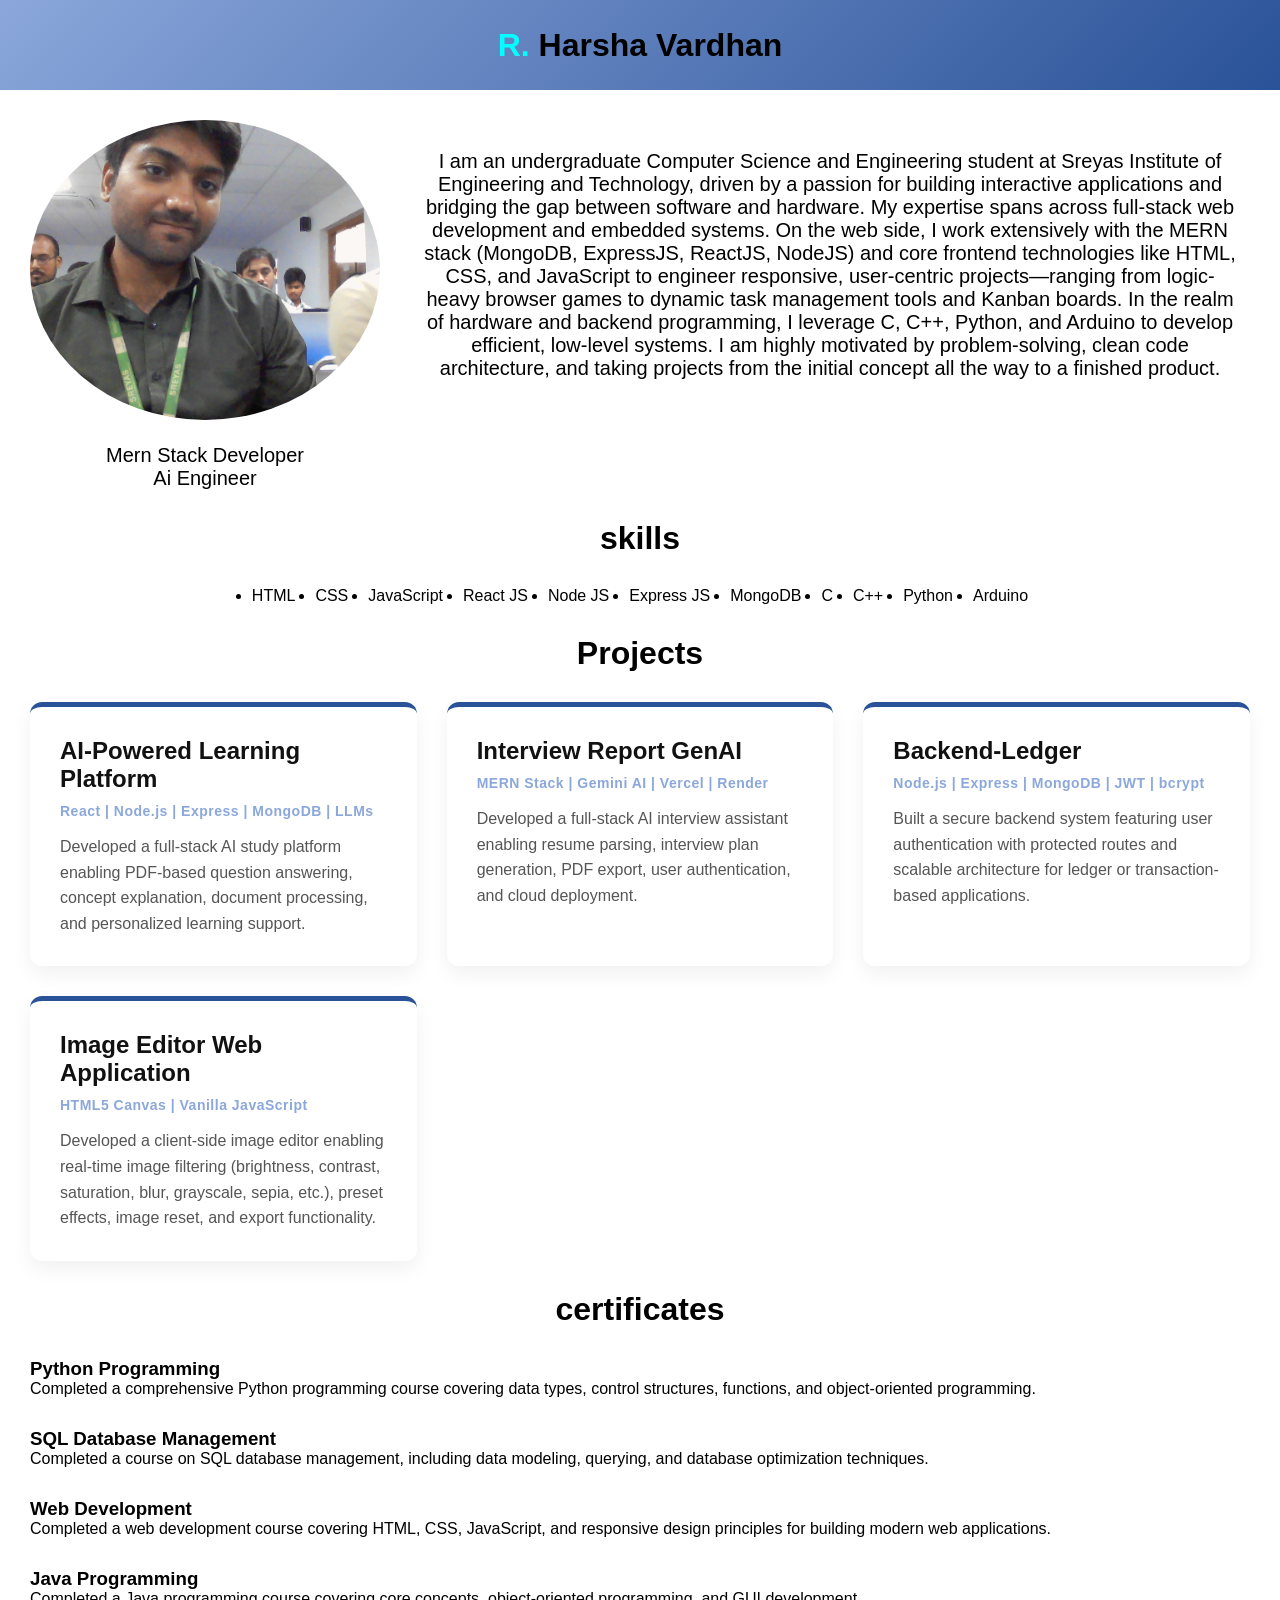
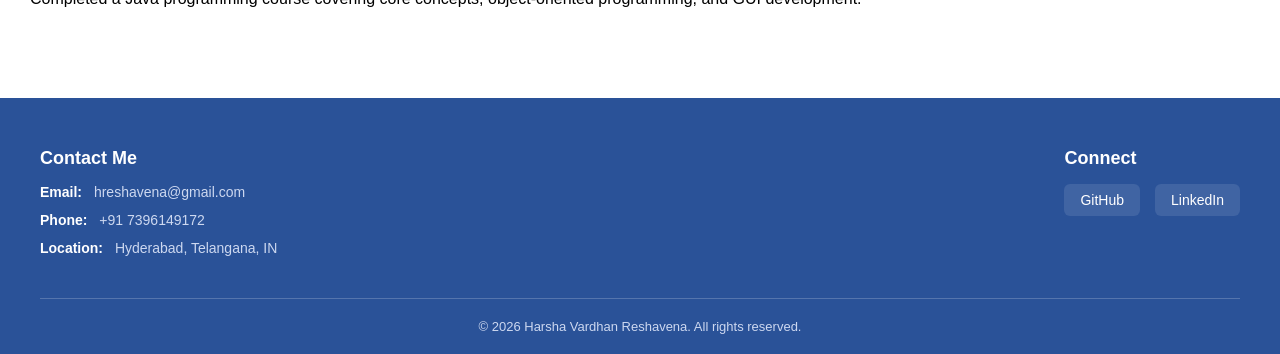
==== portfolio.html @ 5cb3d666 "profile updated" ====
<!DOCTYPE html>
<html lang="en">

<head>
    <meta charset="UTF-8">
    <meta name="viewport" content="width=device-width, initial-scale=1.0">
    <title>Document</title>
    <link rel="stylesheet" href="style.css" class="css">
</head>

<body>

    <header>
        <center>
            <h1 class="name"> <span style="color:aqua"> R. </span> Harsha Vardhan </h1>
        </center>
    </header>

    <section class="my-profile">

        <div class="left">
            <img src="./WIN_20260629_10_23_05_Pro.jpg" alt="Profile Picture" width="300px" height="300px">
            <ul class="list">
                <li>
                    <ul>
                        Mern Stack Developer
                    </ul>
                    <ul>
                        Ai Engineer
                    </ul>
                </li>
            </ul>

        </div>

        <div class="right">
            <p class="summary"> I am an undergraduate Computer Science and Engineering student at Sreyas Institute of
                Engineering and Technology, driven by a passion for building interactive applications and bridging the
                gap between software and hardware. My expertise spans across full-stack web development and embedded
                systems. On the web side, I work extensively with the MERN stack (MongoDB, ExpressJS, ReactJS, NodeJS)
                and core frontend technologies like HTML, CSS, and JavaScript to engineer responsive, user-centric
                projects—ranging from logic-heavy browser games to dynamic task management tools and Kanban boards. In
                the realm of hardware and backend programming, I leverage C, C++, Python, and Arduino to develop
                efficient, low-level systems. I am highly motivated by problem-solving, clean code architecture,
                and taking projects from the initial concept all the way to a finished product.
            </p>
        </div>

    </section>

    <center>
            <h1> skills </h1>
    </center>
    <section class="skills">
       <center>
        <ul class="skills-list">
            <li>HTML</li>
            <li>CSS</li>
            <li>JavaScript</li>
            <li>React JS</li>
            <li>Node JS</li>
            <li>Express JS</li>
            <li>MongoDB</li>
            <li>C</li>
            <li>C++</li>
            <li>Python</li>
            <li>Arduino</li>
        </ul>
        </center>
    </section>

    <center>
            <h1> Projects </h1>
    </center>

    <section class="projects-container">

        <div class="project-card">
            <h3 class="project-title">AI-Powered Learning Platform</h3>
            <div class="project-tech">React | Node.js | Express | MongoDB | LLMs</div>
            <p class="project-desc">Developed a full-stack AI study platform enabling PDF-based question answering,
                concept explanation, document processing, and personalized learning support.</p>
        </div>

        <div class="project-card">
            <h3 class="project-title">Interview Report GenAI</h3>
            <div class="project-tech">MERN Stack | Gemini AI | Vercel | Render</div>
            <p class="project-desc">Developed a full-stack AI interview assistant enabling resume parsing, interview
                plan generation, PDF export, user authentication, and cloud deployment.</p>
        </div>

        <div class="project-card">
            <h3 class="project-title">Backend-Ledger</h3>
            <div class="project-tech">Node.js | Express | MongoDB | JWT | bcrypt</div>
            <p class="project-desc">Built a secure backend system featuring user authentication with protected routes
                and scalable architecture for ledger or transaction-based applications.</p>
        </div>

        <div class="project-card">
            <h3 class="project-title">Image Editor Web Application</h3>
            <div class="project-tech">HTML5 Canvas | Vanilla JavaScript</div>
            <p class="project-desc">Developed a client-side image editor enabling real-time image filtering (brightness,
                contrast, saturation, blur, grayscale, sepia, etc.), preset effects, image reset, and export
                functionality.</p>
        </div>

    </section>

     <center>
            <h1> certificates </h1>
    </center>

    <section class="certificates">

        <div class="python">
            <h3>Python Programming</h3>
            <p>Completed a comprehensive Python programming course covering data types, control structures, functions,
                and object-oriented programming.</p>
        </div>

        <div class="sql">
            <h3>SQL Database Management</h3>
            <p>Completed a course on SQL database management, including data modeling, querying, and database
                optimization techniques.</p>
        </div>

        <div class="web-dev">
            <h3>Web Development</h3>
            <p>Completed a web development course covering HTML, CSS, JavaScript, and responsive design principles for
                building modern web applications.</p>
        </div>

        <div class="java">

            <h3>Java Programming</h3>
            <p>Completed a Java programming course covering core concepts, object-oriented programming, and GUI
                development.</p>
        </div>


    </section>
    <footer class="footer-container">
    <div class="footer-content">
       
        
        <div class="footer-contact">
            <h4>Contact Me</h4>
            <ul class="contact-list">
                <li><span>Email:</span> hreshavena@gmail.com</li>
                <li><span>Phone:</span> +91 7396149172</li>
                <li><span>Location:</span> Hyderabad, Telangana, IN</li>
            </ul>
        </div>

        <div class="footer-socials">
            <h4>Connect</h4>
            <div class="social-links">
                <a >GitHub</a>
                <a >LinkedIn</a>
            </div>
        </div>
    </div>
    
    <div class="footer-bottom">
        <p>&copy; 2026 Harsha Vardhan Reshavena. All rights reserved.</p>
    </div>
</footer>

</body>

</html>
---- style.css ----
*{
    margin: 0;
    padding: 0;
    
}

body{
    font-family: 'Poppins', sans-serif;
    height: 100vh;
}


header{
    background: linear-gradient(135deg, #8ba7db 0%, #2a5298 100%);
    height:10vh;
    display: flex;
    justify-content: center;
    align-items: center;
}

.my-profile{
    text-align: center;
    color: white;
    padding: 30px;
    display: flex;
    gap: 30px;
    flex-direction: row;
}

.my-profile img{
    width: 350px;
    height: 300px;
    border-radius: 50%;
    object-fit: cover;
}

.left .list{
    list-style:none;
    color: black;
    font-size: 20px;
    margin-top: 20px;
}

.right .summary{
    color: black;
    font-size: 20px;
    margin-top: 20px;
    padding: 10px;
}

.skills{
    display: flex;
    justify-content: center;
    align-items: center;
    padding: 30px;
}

.skills-list{
    display: flex;
    flex-wrap: wrap;
    flex-direction: row;
    justify-content: center;
    align-items: center;
    gap:20px;
}

.projects-container {
    display: grid;
    grid-template-columns: repeat(auto-fit, minmax(300px, 1fr));
    gap: 30px;
    padding: 30px;
    margin: 0 auto;
}

.project-card {
    background-color: #ffffff;
    border-radius: 12px;
    padding: 30px;
    box-shadow: 0 8px 20px rgba(0, 0, 0, 0.06);
    transition: transform 0.3s ease, box-shadow 0.3s ease;
    border-top: 5px solid #2a5298; 
}



.project-title {
    color: #111;
    font-size: 24px;
    font-weight: 600;
    margin-bottom: 10px;
}

.project-tech {
    color: #8ba7db; 
    font-size: 14px;
    font-weight: 600;
    margin-bottom: 15px;
    letter-spacing: 0.5px;
}

.project-desc {
    color: #555;
    font-size: 16px;
    line-height: 1.6;
}


.certificates{

    display: flex;
    flex-wrap: wrap;
    gap: 30px;
    padding: 30px;
}



.footer-container {
    background: #2a5298; /* Uses the deep blue from your header gradient */
    color: #ffffff;
    padding: 50px 20px 20px;
    font-family: 'Poppins', sans-serif;
    margin-top: 60px; /* Pushes the footer down from the content above */
}

.footer-content {
    max-width: 1200px;
    margin: 0 auto;
    display: flex;
    flex-wrap: wrap;
    justify-content: space-between;
    gap: 30px;
    border-bottom: 1px solid rgba(255, 255, 255, 0.2);
    padding-bottom: 30px;
}



.footer-contact h4,
.footer-socials h4 {
    font-size: 18px;
    margin-bottom: 15px;
    font-weight: 600;
    color: #ffffff;
}

.contact-list {
    list-style: none;
    padding: 0;
    margin: 0;
}

.contact-list li {
    margin-bottom: 12px;
    font-size: 14px;
    color: #cdd8f0;
}

.contact-list li span {
    font-weight: 600;
    color: #ffffff;
    margin-right: 8px;
}

.contact-list a {
    color: #cdd8f0;
    text-decoration: none;
    transition: color 0.3s ease;
}

.contact-list a:hover {
    color: #ffffff;
    text-decoration: underline;
}

.social-links {
    display: flex;
    gap: 15px;
}

.social-links a {
    color: #ffffff;
    background-color: rgba(255, 255, 255, 0.1);
    padding: 8px 16px;
    border-radius: 6px;
    text-decoration: none;
    font-size: 14px;
    transition: background-color 0.3s ease;
}

.social-links a:hover {
    background-color: rgba(255, 255, 255, 0.25);
}

.footer-bottom {
    text-align: center;
    padding-top: 20px;
    font-size: 13px;
    color: #cdd8f0;
}
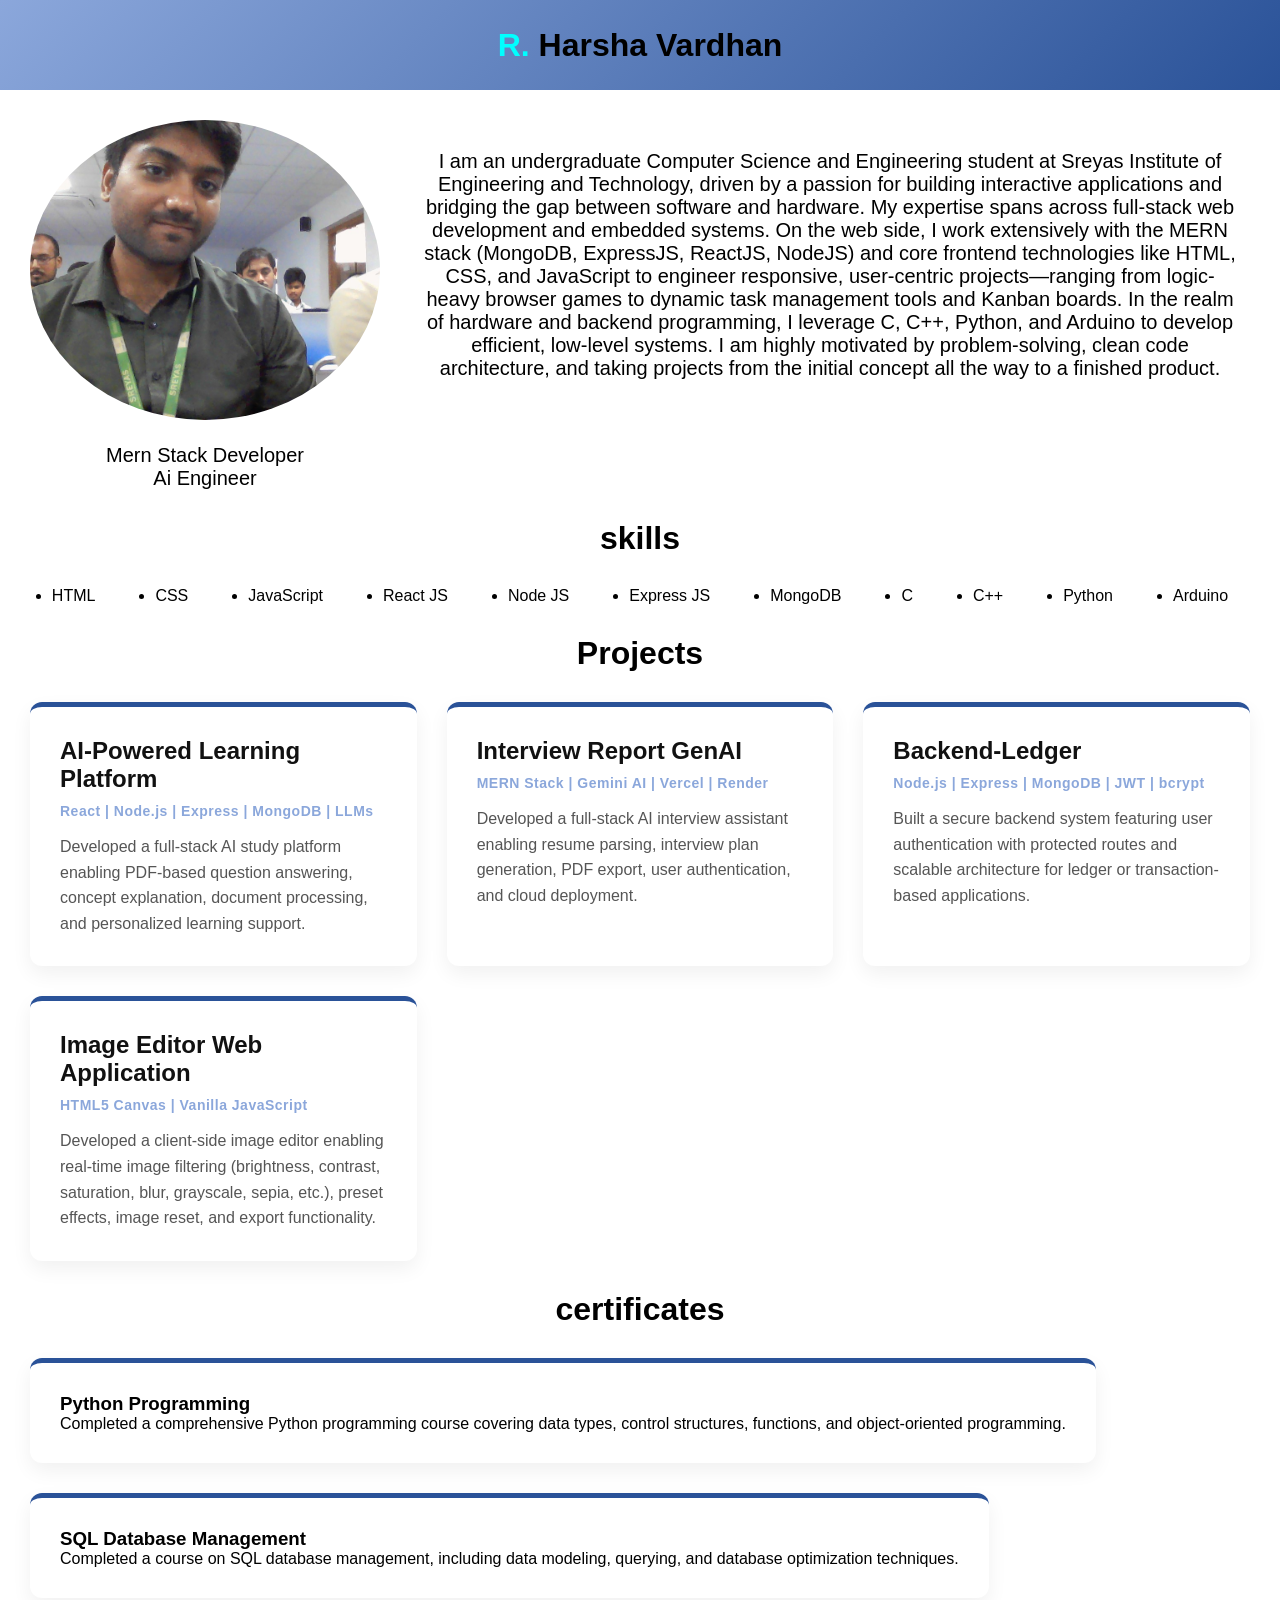
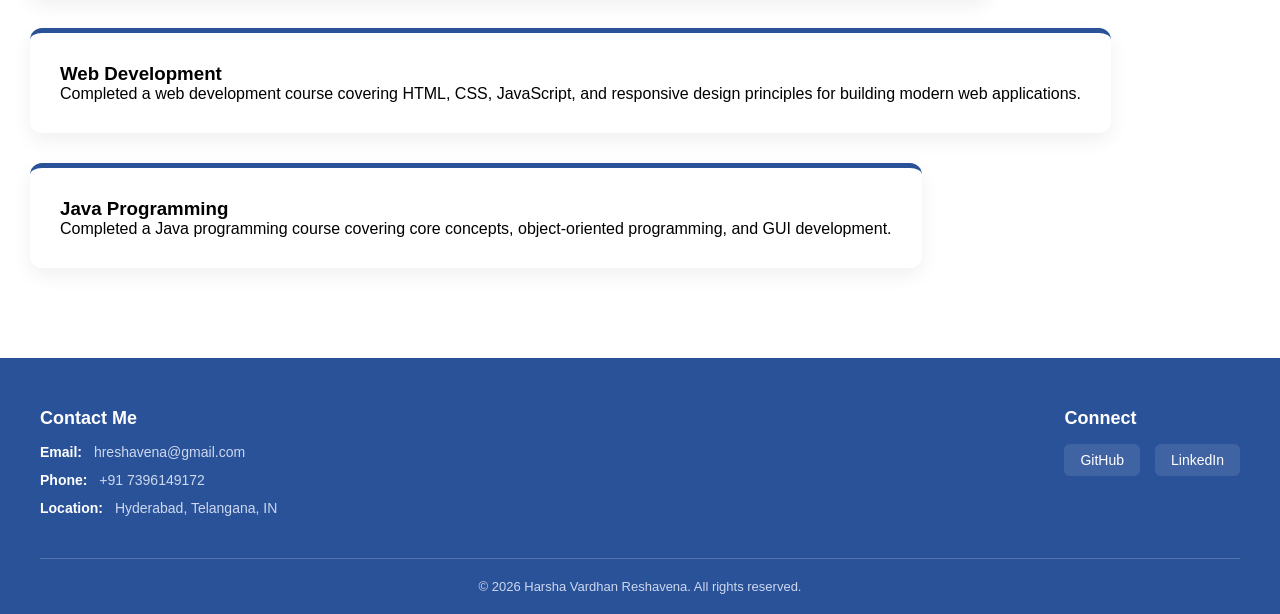
==== commit 4aa294d7: "profile updated" ====
--- a/portfolio.html
+++ b/portfolio.html
@@ -112,26 +112,25 @@
 
     <section class="certificates">
 
-        <div class="python">
+        <div class="certificate-card">
             <h3>Python Programming</h3>
             <p>Completed a comprehensive Python programming course covering data types, control structures, functions,
                 and object-oriented programming.</p>
         </div>
 
-        <div class="sql">
+        <div class="certificate-card">
             <h3>SQL Database Management</h3>
             <p>Completed a course on SQL database management, including data modeling, querying, and database
                 optimization techniques.</p>
         </div>
 
-        <div class="web-dev">
+        <div class="certificate-card">
             <h3>Web Development</h3>
             <p>Completed a web development course covering HTML, CSS, JavaScript, and responsive design principles for
                 building modern web applications.</p>
         </div>
 
-        <div class="java">
-
+        <div class="certificate-card">
             <h3>Java Programming</h3>
             <p>Completed a Java programming course covering core concepts, object-oriented programming, and GUI
                 development.</p>
--- a/style.css
+++ b/style.css
@@ -61,7 +61,7 @@
     flex-direction: row;
     justify-content: center;
     align-items: center;
-    gap:20px;
+    gap:60px;
 }
 
 .projects-container {
@@ -112,6 +112,16 @@
     gap: 30px;
     padding: 30px;
 }
+
+.certificate-card {
+    background-color: #ffffff;
+    border-radius: 12px;
+    padding: 30px;
+    box-shadow: 0 8px 20px rgba(0, 0, 0, 0.06);
+    transition: transform 0.3s ease, box-shadow 0.3s ease;
+    border-top: 5px solid #2a5298; 
+}
+
 
 
 
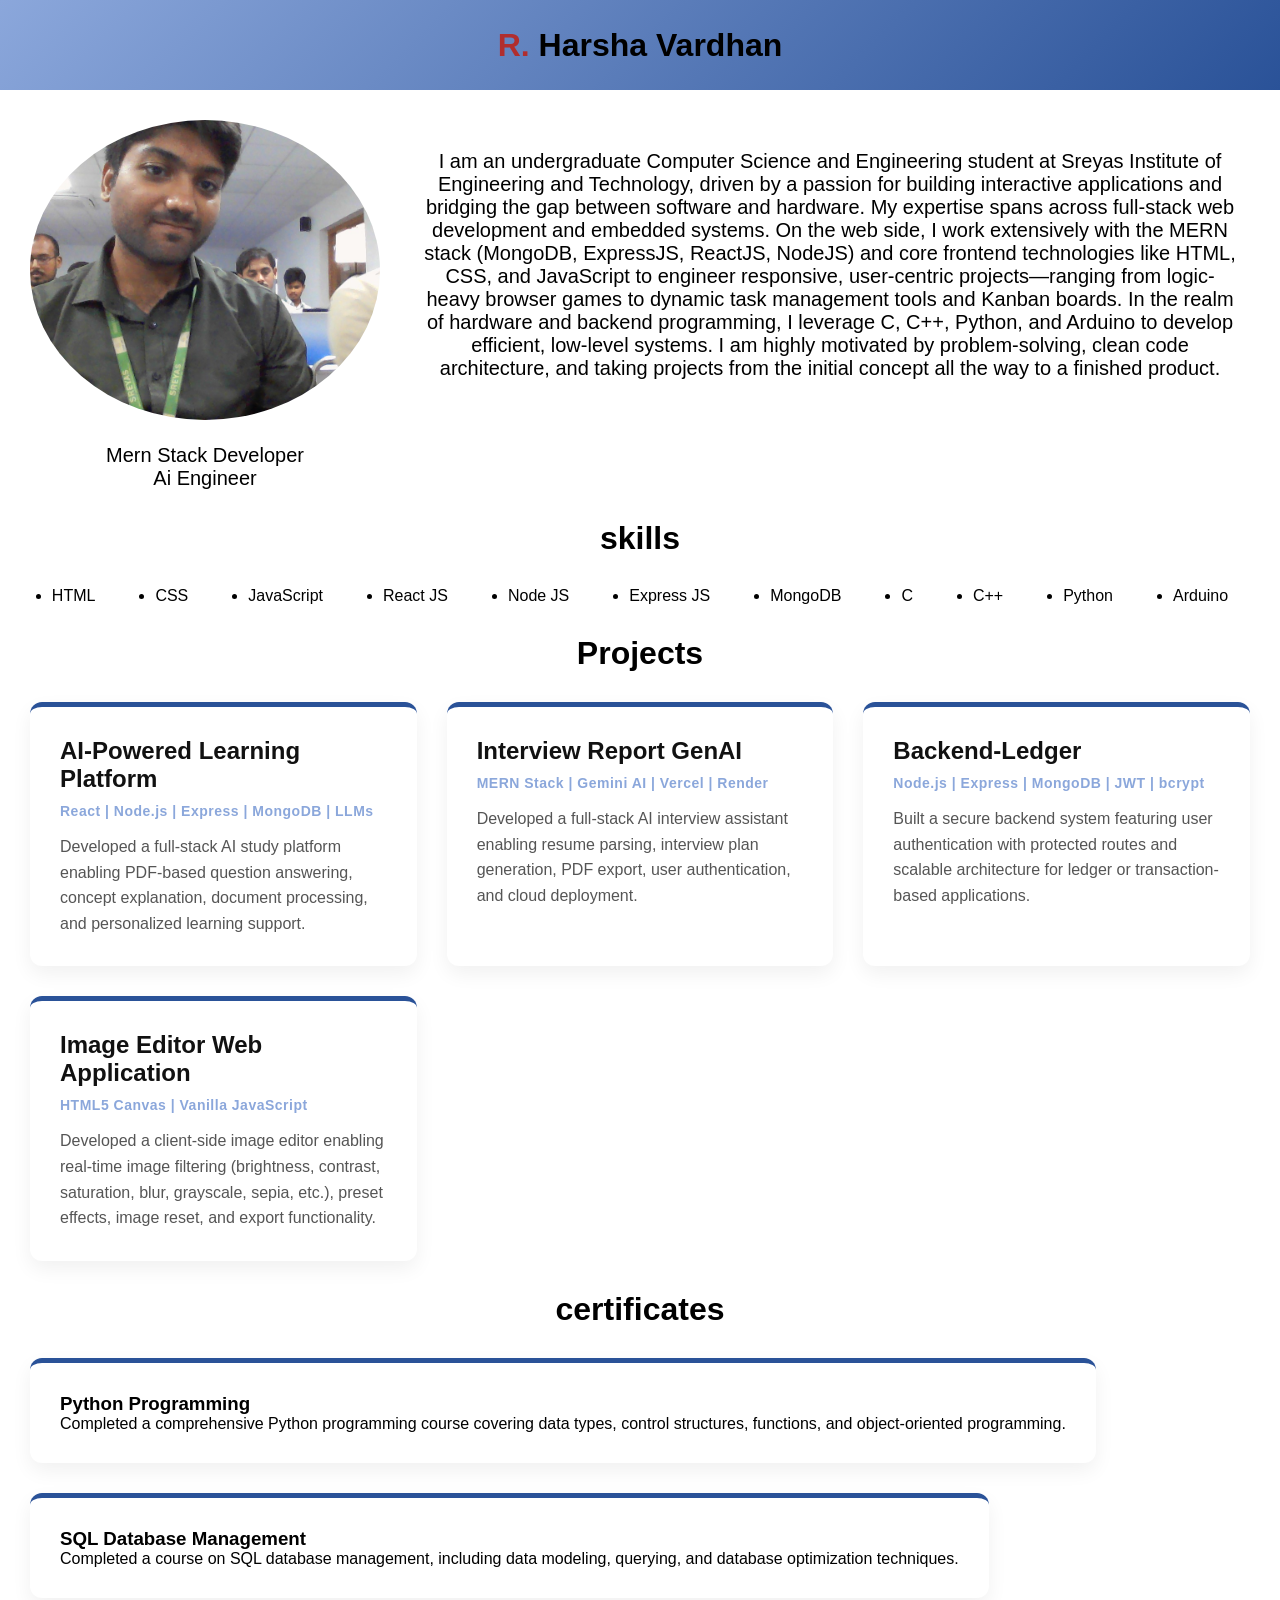
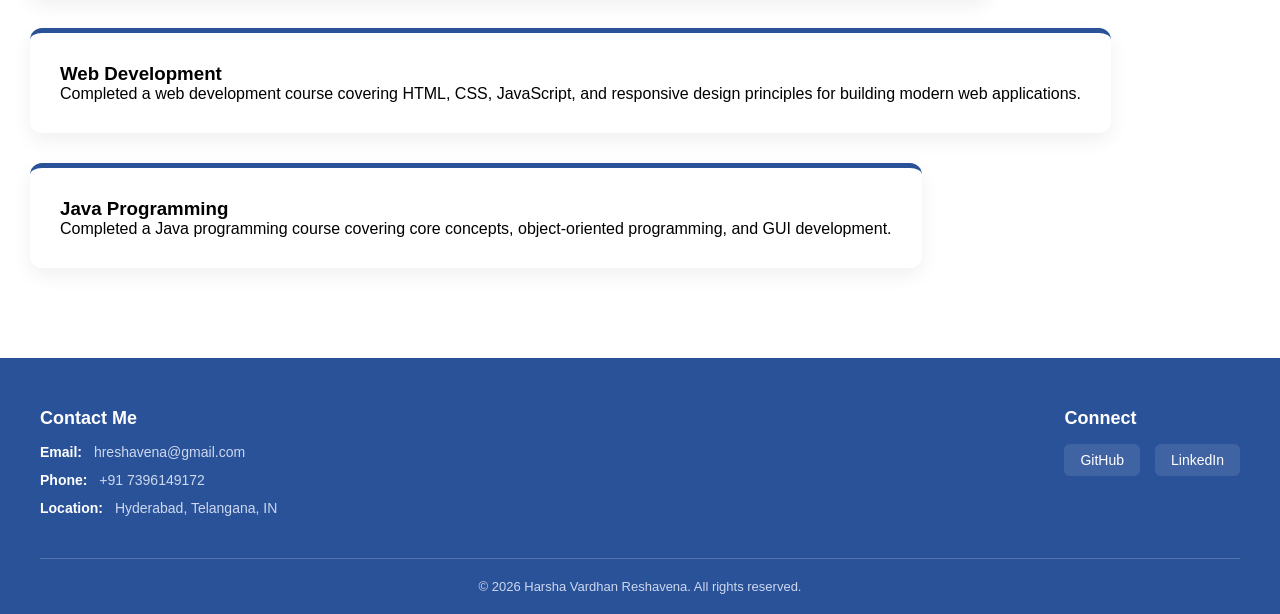
==== commit 8dd2e368: "profile updated" ====
--- a/portfolio.html
+++ b/portfolio.html
@@ -12,7 +12,7 @@
 
     <header>
         <center>
-            <h1 class="name"> <span style="color:aqua"> R. </span> Harsha Vardhan </h1>
+            <h1 class="name"> <span style="color:rgb(177, 46, 46)"> R. </span> Harsha Vardhan </h1>
         </center>
     </header>
 
